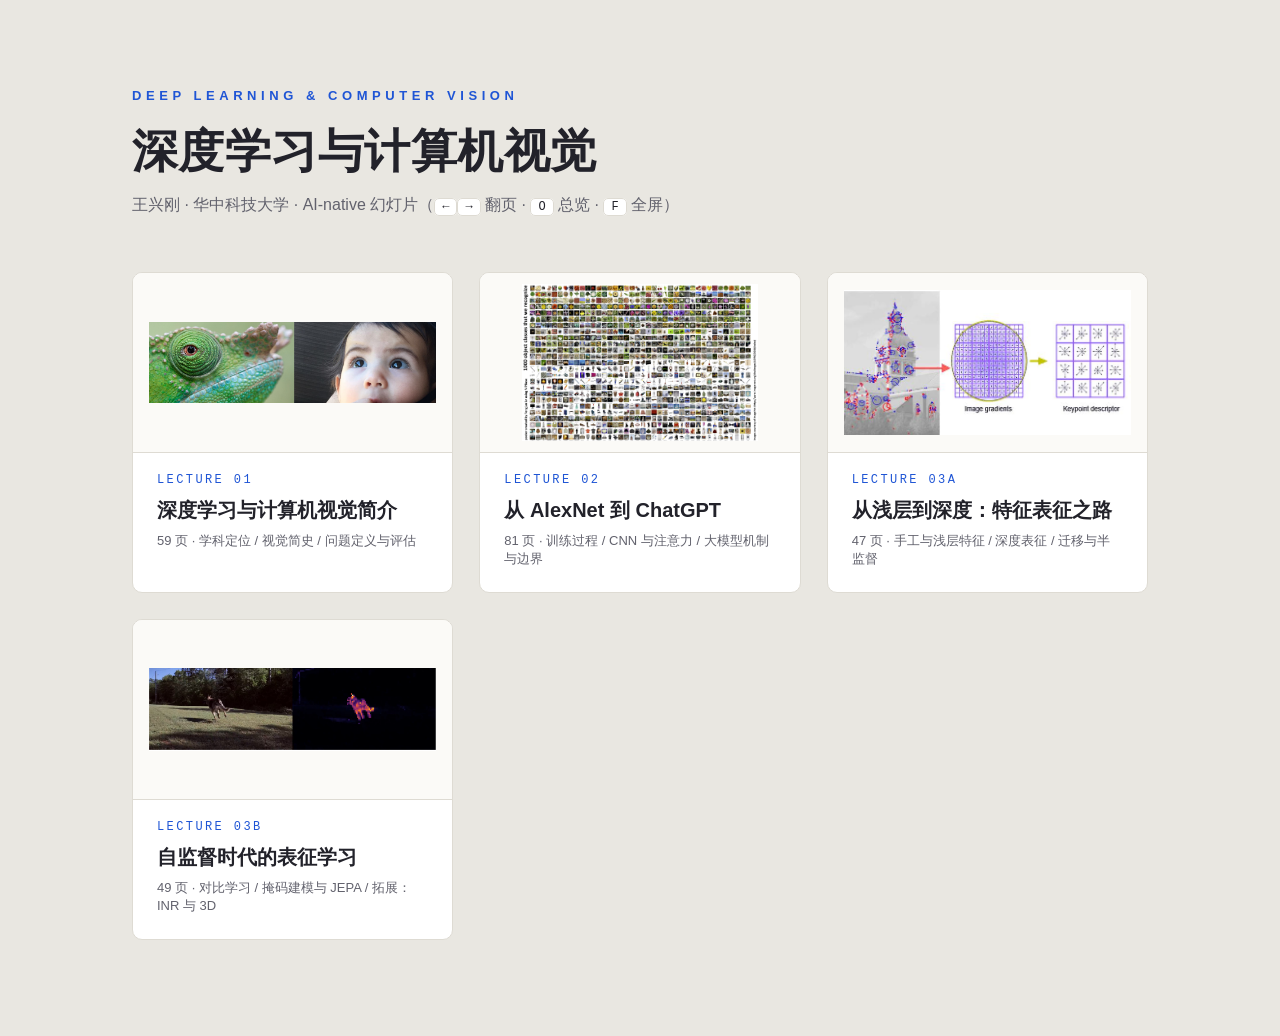
==== index.html @ e53db198 "三讲评审整改：L1 去重转折化(64→59)；L2 机制讲透+练习页(90→81)；L3 拆分为3A/3B并落实14条评审；修复research引用、清理未用素材" ====
<!DOCTYPE html>
<html lang="zh-CN">
<head>
<meta charset="utf-8">
<meta name="viewport" content="width=device-width, initial-scale=1">
<title>深度学习与计算机视觉 · 课程幻灯片</title>
<link rel="stylesheet" href="css/slides.css?v=20260827">
<style>
  body { overflow: auto; background: var(--paper-deep); }
  .home { max-width: 1080px; margin: 0 auto; padding: 88px 32px 96px; }
  .home-kicker { color: var(--accent); letter-spacing: .35em; font-size: 13px; font-weight: 600; margin-bottom: 18px; }
  .home h1 { font-size: 46px; font-weight: 800; color: var(--ink); margin: 0 0 12px; letter-spacing: .01em; }
  .home .sub { color: var(--muted); font-size: 16px; margin-bottom: 56px; }
  .home .sub kbd { font-family: var(--font-mono); font-size: 12px; background: var(--card);
    border: 1px solid var(--line); border-radius: 5px; padding: 1px 7px; color: var(--ink); }
  .cards { display: grid; grid-template-columns: repeat(auto-fit, minmax(290px, 1fr)); gap: 26px; }
  .card { display: block; text-decoration: none; color: var(--ink);
    background: var(--card); border: 1px solid var(--line); border-radius: var(--radius);
    overflow: hidden; transition: transform .18s ease, box-shadow .18s ease, border-color .18s ease; }
  .card:hover { transform: translateY(-4px); border-color: var(--accent);
    box-shadow: 0 10px 28px rgba(34, 34, 42, .10); }
  .card .thumb { height: 180px; display: flex; align-items: center; justify-content: center;
    background: var(--paper); border-bottom: 1px solid var(--line); }
  .card .thumb img { max-width: 90%; max-height: 158px; object-fit: contain; }
  .card .meta { padding: 20px 24px 24px; }
  .card .no { font-family: var(--font-mono); font-size: 12px; color: var(--accent); letter-spacing: .2em; }
  .card .name { font-size: 20px; font-weight: 700; margin: 10px 0 8px; }
  .card .cnt { font-size: 13px; color: var(--muted); }
</style>
</head>
<body>
<div class="home">
  <div class="home-kicker">DEEP LEARNING &amp; COMPUTER VISION</div>
  <h1>深度学习与计算机视觉</h1>
  <div class="sub">王兴刚 · 华中科技大学 · AI-native 幻灯片（<kbd>←</kbd><kbd>→</kbd> 翻页 · <kbd>O</kbd> 总览 · <kbd>F</kbd> 全屏）</div>
  <div class="cards">
    <a class="card" href="lecture1.html">
      <div class="thumb"><img src="assets/lecture1/s011_img24.png" alt=""></div>
      <div class="meta">
        <div class="no">LECTURE 01</div>
        <div class="name">深度学习与计算机视觉简介</div>
        <div class="cnt">59 页 · 学科定位 / 视觉简史 / 问题定义与评估</div>
      </div>
    </a>
    <a class="card" href="lecture2.html">
      <div class="thumb"><img src="assets/lecture2/s023_img27.png" alt=""></div>
      <div class="meta">
        <div class="no">LECTURE 02</div>
        <div class="name">从 AlexNet 到 ChatGPT</div>
        <div class="cnt">81 页 · 训练过程 / CNN 与注意力 / 大模型机制与边界</div>
      </div>
    </a>
    <a class="card" href="lecture3a.html">
      <div class="thumb"><img src="assets/lecture3/s002_img1.png" alt=""></div>
      <div class="meta">
        <div class="no">LECTURE 03A</div>
        <div class="name">从浅层到深度：特征表征之路</div>
        <div class="cnt">47 页 · 手工与浅层特征 / 深度表征 / 迁移与半监督</div>
      </div>
    </a>
    <a class="card" href="lecture3b.html">
      <div class="thumb"><img src="assets/lecture3/dino_attention_frame.png" alt=""></div>
      <div class="meta">
        <div class="no">LECTURE 03B</div>
        <div class="name">自监督时代的表征学习</div>
        <div class="cnt">49 页 · 对比学习 / 掩码建模与 JEPA / 拓展：INR 与 3D</div>
      </div>
    </a>
  </div>
</div>
</body>
</html>
---- css/slides.css ----
/* ==========================================================================
   slides.css — 浅色学术 Keynote 风幻灯片设计系统
   画布：1280 x 720，JS 等比缩放居中；页面结构见 demo.html
   每页：<section class="slide" data-layout="...">
   ========================================================================== */

:root {
  /* 色板：米白纸面 + 深墨色正文 + 学术蓝强调 + 暖橙点缀 */
  --paper:      #fbfaf7;
  --paper-deep: #e9e7e1;   /* 画布外过渡色 */
  --card:       #ffffff;
  --ink:        #22222a;
  --muted:      #62626d;
  --faint:      #858590;
  --line:       #dedbd3;
  --accent:     #1f55d5;
  --accent-soft:#edf2ff;   /* 强调色的浅底 */
  --accent-2:   #c2521e;   /* 暖橙点缀（克制使用） */

  --font-zh: "PingFang SC", "Hiragino Sans GB", "Microsoft YaHei",
             "Noto Sans CJK SC", "Source Han Sans SC", sans-serif;
  --font-en: -apple-system, "Helvetica Neue", "Segoe UI", Arial, sans-serif;
  --font-mono: "SF Mono", "Menlo", "Consolas", "Courier New", monospace;

  --pad-x: 64px;
  --pad-y: 56px;
  --radius: 10px;
}

* { margin: 0; padding: 0; box-sizing: border-box; }
html, body { height: 100%; }

body {
  background: var(--paper-deep);
  color: var(--ink);
  font-family: var(--font-zh);
  overflow: hidden;
  -webkit-font-smoothing: antialiased;
  text-rendering: optimizeLegibility;
}

/* --------------------------------------------------------------------------
   舞台与缩放（JS 计算 scale 写入 #stage 的 transform）
   -------------------------------------------------------------------------- */
#viewport {
  position: fixed; inset: 0;
  display: flex; align-items: center; justify-content: center;
}
#stage {
  width: 1280px; height: 720px;
  position: relative;
  flex: none;
  transform-origin: center center;
}

/* --------------------------------------------------------------------------
   幻灯片通用
   -------------------------------------------------------------------------- */
.slide {
  position: absolute; inset: 0;
  display: none;
  flex-direction: column;
  padding: var(--pad-y) var(--pad-x) calc(var(--pad-y) + 14px);
  background: var(--paper);
  overflow: hidden;
}
.slide::after {
  content: "";
  position: absolute; left: var(--pad-x); right: var(--pad-x); bottom: 0;
  height: 1px;
  background: linear-gradient(90deg, rgba(31,85,213,.30), rgba(31,85,213,0));
  pointer-events: none;
}
.slide.active { display: flex; }

/* 页眉：讲次小字（左） + 页码（右，手写或留空，总页码由 JS pager 提供） */
.slide-meta {
  display: flex; justify-content: space-between; align-items: baseline;
  font-size: 13px; letter-spacing: 0.08em;
  color: var(--faint);
  margin-bottom: 22px;
  text-transform: uppercase;
}
.slide-meta .meta-page { font-family: var(--font-en); }

/* 通用标题 */
.slide-title {
  font-size: 42px; font-weight: 720; line-height: 1.22;
  letter-spacing: 0;
  margin-bottom: 24px;
}
.slide-title .em { color: var(--accent); }

/* 通用元素 --------------------------------------------------------------- */

/* .kicker 标题上方小标签 */
.kicker {
  font-size: 14px; font-weight: 600;
  letter-spacing: 0.14em; text-transform: uppercase;
  color: var(--accent);
  margin-bottom: 12px;
}

/* .lead 导语段 */
.lead {
  font-size: 20px; line-height: 1.62;
  color: var(--muted);
  max-width: 56em;
  margin-bottom: 22px;
}

/* .tag 小胶囊标签 */
.tag {
  display: inline-block;
  font-size: 13px; font-weight: 600; line-height: 1;
  padding: 6px 12px;
  border-radius: 5px;
  background: var(--accent-soft);
  color: var(--accent);
  border: 1px solid rgba(36, 86, 214, 0.22);
}
.tag.warm { background: #fbece4; color: var(--accent-2); border-color: rgba(194, 82, 30, 0.25); }
.tag.neutral { background: #f1efe9; color: var(--muted); border-color: var(--line); }
.tag + .tag { margin-left: 8px; }

/* ul.bullets 自定义 marker：强调色小方块，二级为空心圆点 */
ul.bullets {
  list-style: none;
  font-size: 21px; line-height: 1.6;
}
ul.bullets > li {
  position: relative;
  padding-left: 30px;
  margin-bottom: 14px;
}
ul.bullets > li::before {
  content: "";
  position: absolute; left: 2px; top: 0.62em;
  width: 9px; height: 9px;
  background: var(--accent);
  border-radius: 2px;
}
ul.bullets ul {
  list-style: none;
  margin-top: 10px;
  font-size: 0.88em;
  color: var(--muted);
}
ul.bullets ul > li {
  position: relative;
  padding-left: 26px;
  margin-bottom: 8px;
}
ul.bullets ul > li::before {
  content: "";
  position: absolute; left: 4px; top: 0.58em;
  width: 7px; height: 7px;
  border: 2px solid var(--accent);
  border-radius: 50%;
  background: transparent;
}
ul.bullets strong, .slide strong { color: var(--accent); font-weight: 700; }
ul.bullets .hl2 { color: var(--accent-2); font-weight: 700; }

/* .dense 内容多时的微调 */
.dense .slide-title { font-size: 34px; margin-bottom: 20px; }
.dense ul.bullets { font-size: 18px; line-height: 1.5; }
.dense ul.bullets > li { margin-bottom: 9px; }
.dense .lead { font-size: 18px; margin-bottom: 18px; }

/* 图片：白底图自然融入纸面，轻微圆角 + 细边框 + 浅阴影 */
.slide img {
  display: block;
  max-width: 100%; max-height: 100%;
  border-radius: var(--radius);
  border: 1px solid var(--line);
  box-shadow: 0 3px 14px rgba(34, 34, 42, 0.055);
  background: #fff;
}
figure { display: flex; flex-direction: column; align-items: center; min-width: 0; }
figcaption, .caption {
  margin-top: 10px;
  font-size: 14px; color: var(--faint);
  text-align: center;
}

/* --------------------------------------------------------------------------
   1. cover — 封面
   -------------------------------------------------------------------------- */
.slide[data-layout="cover"] {
  align-items: center; justify-content: center;
  text-align: center;
  background:
    radial-gradient(680px 360px at 50% 42%, rgba(31, 85, 213, .055), transparent 72%),
    var(--paper);
}
.slide[data-layout="cover"] .kicker { font-size: 16px; }
.slide[data-layout="cover"] .cover-title {
  font-size: 60px; font-weight: 800; line-height: 1.22;
  max-width: 20em;
  margin-bottom: 24px;
}
.slide[data-layout="cover"] .cover-sub {
  font-size: 20px; line-height: 1.7; color: var(--muted);
  margin-bottom: 34px;
}
.slide[data-layout="cover"] .cover-lecture {
  display: inline-flex; gap: 10px; align-items: center;
}

/* 封面顶部与底部的细强调线 */
.slide[data-layout="cover"]::before,
.slide[data-layout="cover"]::after {
  content: "";
  position: absolute; left: 50%; transform: translateX(-50%);
  width: 72px; height: 4px; border-radius: 2px;
  background: var(--accent);
}
.slide[data-layout="cover"]::before { top: 88px; }
.slide[data-layout="cover"]::after { bottom: 88px; background: var(--line); }

/* --------------------------------------------------------------------------
   2. section — 章节页
   -------------------------------------------------------------------------- */
.slide[data-layout="section"] {
  align-items: center; justify-content: center;
  text-align: center;
  background:
    radial-gradient(520px 300px at 50% 46%, rgba(31, 85, 213, .05), transparent 72%),
    var(--paper);
}
.slide[data-layout="section"] .section-num {
  font-family: var(--font-en);
  font-size: 130px; font-weight: 800; line-height: 1;
  color: var(--accent);
  opacity: 0.16;
  margin-bottom: 6px;
}
.slide[data-layout="section"] .section-title {
  font-size: 56px; font-weight: 800; line-height: 1.25;
}
.slide[data-layout="section"] .section-sub {
  margin-top: 18px;
  font-size: 19px; color: var(--muted);
}

/* --------------------------------------------------------------------------
   3. bullets — 标题 + 单栏层级列表
   -------------------------------------------------------------------------- */
.slide[data-layout="bullets"] .slide-body { flex: 1; min-height: 0; }

/* --------------------------------------------------------------------------
   4. two-col — 标题 + 左右双栏
   -------------------------------------------------------------------------- */
.slide[data-layout="two-col"] .cols {
  flex: 1; min-height: 0;
  display: grid; grid-template-columns: 1fr 1fr; gap: 48px;
}
.slide[data-layout="two-col"] .col { min-width: 0; }
.slide[data-layout="two-col"] .col-title {
  font-size: 24px; font-weight: 700;
  margin-bottom: 16px;
  padding-bottom: 10px;
  border-bottom: 2px solid var(--accent);
}
.slide[data-layout="two-col"] .col:nth-child(2) .col-title { border-color: var(--accent-2); }
.slide[data-layout="two-col"] ul.bullets { font-size: 19px; }

/* --------------------------------------------------------------------------
   5. split — 标题 + 左文右图（.flip 反转）
   -------------------------------------------------------------------------- */
.slide[data-layout="split"] .split-body {
  flex: 1; min-height: 0;
  display: grid; grid-template-columns: 1fr 1fr; gap: 48px;
  align-items: center;
}
.slide[data-layout="split"] .split-text { min-width: 0; }
.slide[data-layout="split"] .split-media {
  display: flex; flex-direction: column; align-items: center; justify-content: center;
  min-width: 0; max-height: 100%;
}
.slide[data-layout="split"].flip .split-text { order: 2; }
.slide[data-layout="split"].flip .split-media { order: 1; }

/* --------------------------------------------------------------------------
   6. image-full — 整页大图
   -------------------------------------------------------------------------- */
.slide[data-layout="image-full"] { padding-bottom: var(--pad-y); }
.slide[data-layout="image-full"] .slide-title { margin-bottom: 14px; }
.slide[data-layout="image-full"] .full-media {
  flex: 1; min-height: 0;
  display: flex; align-items: center; justify-content: center;
}
.slide[data-layout="image-full"] .full-media img {
  max-width: 100%; max-height: 100%;
  object-fit: contain;
}
.slide[data-layout="image-full"] .caption { margin-top: 12px; }

/* History timeline — native, crisp replacement for the old raster screenshot */
.timeline-slide .slide-title { margin-bottom: 8px; }
.history-timeline {
  position: relative;
  flex: 1;
  min-height: 0;
  margin: 2px 24px 0;
}
.history-timeline .timeline-axis {
  position: absolute;
  left: 2%;
  right: 2%;
  top: 48%;
  height: 4px;
  border-radius: 999px;
  background: linear-gradient(90deg, #9db8ef 0%, #2456d6 64%, #c2521e 100%);
}
.history-timeline .timeline-axis::after {
  content: "";
  position: absolute;
  right: -3px;
  top: -6px;
  border-left: 13px solid #c2521e;
  border-top: 8px solid transparent;
  border-bottom: 8px solid transparent;
}
.history-event {
  position: absolute;
  left: var(--x);
  top: 0;
  width: 154px;
  height: 100%;
  transform: translateX(-50%);
}
.history-event .event-node {
  position: absolute;
  top: calc(48% - 8px);
  left: 50%;
  width: 20px;
  height: 20px;
  transform: translateX(-50%);
  border: 4px solid #2456d6;
  border-radius: 50%;
  background: #fbfaf7;
  box-shadow: 0 0 0 5px rgba(36,86,214,.12);
}
.history-event.highlight .event-node {
  border-color: #c2521e;
  box-shadow: 0 0 0 5px rgba(194,82,30,.13);
}
.history-event .event-card {
  position: absolute;
  left: 50%;
  width: 154px;
  transform: translateX(-50%);
  text-align: center;
}
.history-event.above .event-card { bottom: 57%; }
.history-event.below .event-card { top: 57%; }
.history-event .event-card::after {
  content: "";
  position: absolute;
  left: 50%;
  width: 1px;
  height: 24px;
  background: #b8bdc9;
}
.history-event.above .event-card::after { top: calc(100% + 7px); }
.history-event.below .event-card::after { bottom: calc(100% + 7px); }
.history-event .event-year {
  display: inline-block;
  margin-bottom: 5px;
  padding: 3px 10px;
  border-radius: 999px;
  color: #2456d6;
  background: #eaf0fd;
  font-size: 17px;
  line-height: 1.2;
  font-weight: 800;
  letter-spacing: .02em;
}
.history-event.highlight .event-year {
  color: #a84418;
  background: #fbece4;
}
.history-event .event-title {
  color: #22222a;
  font-size: 19px;
  line-height: 1.25;
  font-weight: 750;
}
.history-event .event-note {
  margin-top: 5px;
  color: #686875;
  font-size: 13.5px;
  line-height: 1.42;
}

/* CCNet method page */
.ccnet-method { grid-template-columns: .96fr 1.04fr !important; gap: 34px !important; }
.ccnet-method .lead { margin-bottom: 10px; line-height: 1.5; }
.ccnet-equation {
  margin: 8px 0;
  padding: 8px 12px 7px;
  border-left: 3px solid rgba(36,86,214,.7);
  background: rgba(36,86,214,.045);
}
.ccnet-equation .eq-main {
  color: #22222a;
  font-family: Georgia, "Times New Roman", serif;
  font-size: 20px;
  line-height: 1.2;
}
.ccnet-equation .eq-note {
  margin-top: 3px;
  color: #73737f;
  font-size: 13px;
  line-height: 1.35;
}
.ccnet-method ul.bullets.compact { margin-top: 9px; font-size: 16px; line-height: 1.42; }
.ccnet-method ul.bullets.compact > li { margin-bottom: 6px; }
.ccnet-module-media img { width: 100%; max-height: 360px; object-fit: contain; }

/* --------------------------------------------------------------------------
   7. gallery — 标题 + 2~6 图 grid
   -------------------------------------------------------------------------- */
.slide[data-layout="gallery"] .gallery-grid {
  flex: 1; min-height: 0;
  display: grid; gap: 24px;
  align-items: stretch;
}
/* 默认 2 列；用 data-cols="3" 切 3 列（4~6 图时） */
.slide[data-layout="gallery"] .gallery-grid { grid-template-columns: repeat(2, 1fr); }
.slide[data-layout="gallery"] .gallery-grid[data-cols="3"] { grid-template-columns: repeat(3, 1fr); }
.slide[data-layout="gallery"] figure {
  justify-content: center;
  min-height: 0;
}
.slide[data-layout="gallery"] figure img {
  flex: 1; min-height: 0;
  object-fit: contain;
}

/* Application gallery: recompose wide source figures to use the slide area */
.application-gallery { gap: 18px !important; }
.application-gallery .visual-case { justify-content: flex-start !important; }
.application-gallery .case-visual {
  flex: 1;
  min-height: 0;
  width: 100%;
  overflow: hidden;
  border-radius: 8px;
  background: #f5f4f1;
}
.application-gallery .caption-mosaic {
  display: grid;
  grid-template-columns: repeat(2, 1fr);
  grid-template-rows: repeat(2, 1fr);
  gap: 6px;
}
.application-gallery .caption-mosaic > div {
  min-width: 0;
  min-height: 0;
  background-image: url("../assets/lecture2/s052_img68.png");
  background-repeat: no-repeat;
  background-size: 400% auto;
  background-color: #fff;
}
.application-gallery .caption-mosaic > div:nth-child(1) { background-position: 0% center; }
.application-gallery .caption-mosaic > div:nth-child(2) { background-position: 33.333% center; }
.application-gallery .caption-mosaic > div:nth-child(3) { background-position: 66.667% center; }
.application-gallery .caption-mosaic > div:nth-child(4) { background-position: 100% center; }
.application-gallery .crnn-case img { width: 100%; height: 100%; object-fit: contain; }
.application-gallery .cyclegan-mosaic {
  display: grid;
  grid-template-columns: 1fr;
  grid-template-rows: repeat(4, 1fr);
  gap: 6px;
}
.application-gallery .cycle-task,
.application-gallery .cycle-style {
  min-width: 0;
  min-height: 0;
  background-image: url("../assets/lecture2/s054_img72.png");
  background-repeat: no-repeat;
  background-color: #fff;
}
.application-gallery .cycle-task { background-size: 300% auto; }
.application-gallery .task-1 { background-position: 0% 0%; }
.application-gallery .task-2 { background-position: 50% 0%; }
.application-gallery .task-3 { background-position: 100% 0%; }
.application-gallery .cycle-style {
  background-size: 100% auto;
  background-position: center bottom;
}

/* Beyond vision: four concrete systems, each with a compact explanatory diagram */
.impact-slide .slide-title { margin-bottom: 18px; }
.impact-grid {
  flex: 1;
  min-height: 0;
  display: grid;
  grid-template-columns: repeat(2, minmax(0, 1fr));
  grid-template-rows: repeat(2, minmax(0, 1fr));
  gap: 15px 18px;
}
.impact-card {
  min-height: 0;
  display: grid;
  grid-template-columns: minmax(0, 1fr) 230px;
  grid-template-rows: auto 1fr;
  column-gap: 16px;
  align-items: center;
  padding: 14px 16px;
  border: 1px solid var(--line);
  border-radius: 10px;
  background: rgba(255,255,255,.54);
}
.impact-copy { align-self: end; }
.impact-tag {
  display: inline-block;
  margin-bottom: 6px;
  color: var(--accent);
  font-size: 12px;
  font-weight: 760;
  letter-spacing: .08em;
}
.impact-card h3 {
  margin: 0;
  color: var(--ink);
  font-size: 19px;
  line-height: 1.32;
}
.impact-card p {
  align-self: start;
  margin: 8px 0 0;
  color: var(--muted);
  font-size: 14px;
  line-height: 1.48;
}
.impact-card p strong { color: var(--accent-2); }
.impact-visual {
  grid-column: 2;
  grid-row: 1 / span 2;
  width: 100%;
  height: 100px;
  align-self: center;
}
.impact-note {
  margin-top: 12px;
  padding-top: 10px;
  border-top: 2px solid rgba(36,86,214,.28);
  color: var(--ink);
  font-size: 16px;
  line-height: 1.45;
}
.impact-slide .src-note { right: 150px; bottom: 14px; max-width: 72%; font-size: 10.5px; }

/* Domestic open-model timeline: denser than a normal table, but still readable at 1280×720 */
.model-evolution-slide .slide-title { margin-bottom: 14px; }
.model-evolution-slide table { font-size: 15px; line-height: 1.28; }
.model-evolution-slide table th { padding: 9px 14px; font-size: 15px; }
.model-evolution-slide table td { padding: 7px 14px; }
.model-evolution-slide table th:nth-child(1) { width: 260px; }
.model-evolution-slide table th:nth-child(2) { width: 122px; }
.model-evolution-slide table td:first-child { color: var(--accent); }
.model-evolution-slide tr.year-break td { border-top: 2px solid rgba(36,86,214,.28); }
.model-evolution-slide tr.recent td { background: rgba(36,86,214,.035); }
.model-evolution-note {
  margin-top: 10px;
  padding-top: 9px;
  border-top: 2px solid rgba(36,86,214,.28);
  color: var(--ink);
  font-size: 15px;
  line-height: 1.42;
}
.model-evolution-note strong { color: var(--accent); }
.model-evolution-slide .src-note { right: 150px; bottom: 13px; max-width: 75%; font-size: 10px; }

/* Coding agents: explain the execution loop before comparing products */
.agent-architecture-slide .slide-title { margin-bottom: 16px; }
.agent-architecture-slide .split-body { grid-template-columns: 1.02fr .98fr; gap: 36px; }
.agent-architecture {
  min-width: 0;
  display: flex;
  flex-direction: column;
  justify-content: center;
  gap: 12px;
  padding: 10px 0;
}
.agent-input,
.agent-output {
  padding: 12px 16px;
  border-left: 4px solid var(--accent);
  background: rgba(36,86,214,.05);
  color: var(--ink);
  font-size: 15px;
  line-height: 1.4;
}
.agent-input span,
.agent-output span {
  display: inline-block;
  min-width: 52px;
  margin-right: 8px;
  color: var(--accent);
  font-size: 12px;
  font-weight: 780;
  letter-spacing: .08em;
  text-transform: uppercase;
}
.agent-core {
  position: relative;
  padding: 18px 20px;
  border: 2px solid var(--accent);
  background: #fff;
  box-shadow: 0 8px 22px rgba(24,42,83,.08);
}
.agent-core small { display: block; color: var(--accent); font-size: 12px; font-weight: 760; letter-spacing: .07em; }
.agent-core strong { display: block; margin-top: 5px; color: var(--ink); font-size: 18px; line-height: 1.35; }
.agent-core code { display: block; margin-top: 9px; color: var(--muted); font-family: Georgia, "Times New Roman", serif; font-size: 15px; }
.agent-tools { display: grid; grid-template-columns: repeat(3, 1fr); gap: 9px; }
.agent-tools div { padding: 10px 8px; border-top: 3px solid #63738e; background: rgba(99,115,142,.055); text-align: center; }
.agent-tools div:nth-child(2) { border-top-color: var(--accent); }
.agent-tools div:nth-child(3) { border-top-color: var(--accent-2); }
.agent-tools strong { display: block; color: var(--ink); font-size: 15px; }
.agent-tools span { display: block; margin-top: 3px; color: var(--muted); font-size: 11.5px; line-height: 1.3; }
.agent-explain .lead { margin-top: 0; font-size: 17px; line-height: 1.5; }
.agent-steps { margin: 15px 0 0; padding: 0; list-style: none; counter-reset: agent-step; }
.agent-steps li { counter-increment: agent-step; position: relative; margin: 0 0 11px; padding: 0 0 11px 34px; border-bottom: 1px solid var(--line); color: var(--muted); font-size: 14.5px; line-height: 1.48; }
.agent-steps li::before { content: counter(agent-step); position: absolute; left: 0; top: 0; width: 23px; height: 23px; border-radius: 50%; background: var(--accent); color: #fff; font-size: 12px; font-weight: 750; line-height: 23px; text-align: center; }
.agent-steps strong { color: var(--ink); }
.agent-history { margin-top: 8px; color: var(--muted); font-size: 13.5px; line-height: 1.46; }
.agent-history strong { color: var(--accent-2); }
.agent-architecture-slide .src-note { right: 150px; bottom: 13px; max-width: 76%; font-size: 9.8px; }

.coding-agent-compare-slide .slide-title { margin-bottom: 16px; }
.coding-agent-compare-slide table { font-size: 14.5px; line-height: 1.35; }
.coding-agent-compare-slide table th { padding: 9px 13px; font-size: 14px; }
.coding-agent-compare-slide table td { padding: 12px 13px; vertical-align: top; }
.coding-agent-compare-slide table th:nth-child(1) { width: 170px; }
.coding-agent-compare-slide table th:nth-child(2) { width: 245px; }
.coding-agent-compare-slide table th:nth-child(3) { width: 320px; }
.coding-agent-compare-slide table td:first-child strong { display: block; color: var(--accent); font-size: 18px; }
.coding-agent-compare-slide code { font-size: 13px; color: var(--ink); }
.agent-maker { display: block; margin-top: 3px; color: var(--muted); font-size: 11px; font-weight: 650; letter-spacing: .05em; }
.agent-stack-strip { display: grid; grid-template-columns: repeat(4, 1fr); gap: 18px; margin-top: 17px; }
.agent-stack-strip > div { padding-top: 8px; border-top: 3px solid #63738e; }
.agent-stack-strip > div:nth-child(2) { border-top-color: var(--accent); }
.agent-stack-strip > div:nth-child(3) { border-top-color: var(--accent-2); }
.agent-stack-strip > div:nth-child(4) { border-top-color: #8e68b1; }
.agent-stack-strip span { display: block; color: var(--accent); font-size: 10.5px; font-weight: 780; letter-spacing: .07em; text-transform: uppercase; }
.agent-stack-strip strong { display: block; margin-top: 3px; color: var(--ink); font-size: 14px; }
.agent-stack-strip small { display: block; margin-top: 2px; color: var(--muted); font-size: 11.5px; line-height: 1.32; }
.agent-comparison-note { margin-top: 13px; padding-top: 10px; border-top: 2px solid rgba(36,86,214,.28); color: var(--ink); font-size: 15px; line-height: 1.42; }
.agent-comparison-note strong { color: var(--accent); }
.coding-agent-compare-slide .src-note { right: 150px; bottom: 13px; max-width: 78%; font-size: 9.6px; }

.agent-practice-slide .slide-title { margin-bottom: 17px; }
.agent-practice-grid { flex: 1; min-height: 0; display: grid; grid-template-columns: 1.02fr .98fr; gap: 38px; }
.agent-prompt-example { display: flex; flex-direction: column; gap: 13px; }
.bad-prompt { padding: 11px 15px; border-left: 4px solid #b5bdca; background: rgba(99,115,142,.06); color: var(--muted); font-size: 16px; }
.bad-prompt span,
.good-prompt > span { display: block; margin-bottom: 4px; color: #63738e; font-size: 11px; font-weight: 780; letter-spacing: .08em; }
.good-prompt { padding: 15px 18px; border-left: 4px solid var(--accent); background: rgba(36,86,214,.045); }
.good-prompt > span { color: var(--accent); }
.good-prompt p { margin: 0 0 7px; color: var(--muted); font-size: 14.5px; line-height: 1.43; }
.good-prompt p:last-child { margin-bottom: 0; }
.good-prompt strong { color: var(--ink); }
.good-prompt code { color: var(--accent-2); font-size: 13px; }
.agent-delivery-example { padding: 11px 15px; border-top: 3px solid var(--accent); background: #fff; box-shadow: 0 6px 18px rgba(24,42,83,.065); }
.agent-delivery-example > span { display: block; margin-bottom: 6px; color: var(--accent); font-size: 11px; font-weight: 780; letter-spacing: .07em; }
.agent-delivery-example > div { display: grid; grid-template-columns: 44px 1fr; gap: 8px; margin-top: 4px; color: var(--muted); font-size: 12.5px; line-height: 1.35; }
.agent-delivery-example strong { color: var(--ink); }
.agent-delivery-example code { color: var(--accent-2); font-size: 12px; }
.agent-review-side h3 { margin: 0 0 11px; color: var(--ink); font-size: 21px; }
.agent-review-list { margin: 0; padding: 0; list-style: none; }
.agent-review-list li { display: grid; grid-template-columns: 28px 1fr; gap: 10px; margin-bottom: 10px; padding-bottom: 9px; border-bottom: 1px solid var(--line); }
.agent-review-list li > span { width: 25px; height: 25px; border-radius: 50%; background: var(--accent); color: #fff; font-size: 12px; font-weight: 760; line-height: 25px; text-align: center; }
.agent-review-list strong { display: block; color: var(--ink); font-size: 15px; }
.agent-review-list small { display: block; margin-top: 2px; color: var(--muted); font-size: 12.5px; line-height: 1.36; }
.agent-rule { margin-top: 9px; padding: 11px 13px; border-top: 3px solid var(--accent-2); background: rgba(235,139,54,.055); color: var(--ink); font-size: 13.5px; line-height: 1.48; }
.agent-practice-slide .src-note { right: 150px; bottom: 13px; max-width: 78%; font-size: 9.6px; }

/* Added research maps for diffusion, VLA and world-action models */
.research-evolution-slide .slide-title,
.vla-landscape-slide .slide-title,
.wam-landscape-slide .slide-title { margin-bottom: 12px; }
.research-evolution-slide table,
.vla-landscape-slide table,
.wam-landscape-slide table { font-size: 14.2px; line-height: 1.28; }
.research-evolution-slide table th,
.vla-landscape-slide table th,
.wam-landscape-slide table th { padding: 8px 12px; font-size: 14px; }
.research-evolution-slide table td,
.vla-landscape-slide table td,
.wam-landscape-slide table td { padding: 7px 12px; }
.research-evolution-slide table th:nth-child(1) { width: 190px; }
.research-evolution-slide table th:nth-child(2) { width: 92px; }
.research-evolution-slide table th:nth-child(3) { width: 350px; }
.research-evolution-slide table td:first-child,
.vla-landscape-slide table td:first-child,
.wam-landscape-slide table td:first-child { color: var(--accent); }
.research-evolution-slide .src-note,
.vla-landscape-slide .src-note,
.wam-landscape-slide .src-note { right: 150px; bottom: 13px; max-width: 78%; font-size: 9.7px; }

.diffusion-control-slide .split-body { grid-template-columns: 1.03fr .97fr; gap: 32px; }
.diffusion-control-slide ul.bullets.compact { font-size: 16px; line-height: 1.48; }
.diffusion-control-slide ul.bullets.compact > li { margin-bottom: 8px; }
.diffusion-control-media img { width: 100%; max-height: 300px; object-fit: contain; }
.diffusion-control-media .caption { font-size: 13px; line-height: 1.45; }
.diffusion-control-slide .src-note { right: 150px; bottom: 13px; max-width: 78%; font-size: 9.8px; }

.vla-landscape-slide table th:nth-child(1) { width: 205px; }
.vla-landscape-slide table th:nth-child(2) { width: 86px; }
.vla-landscape-slide table th:nth-child(3) { width: 340px; }

.vla-action-slide .slide-title { margin-bottom: 18px; }
.action-head-grid {
  flex: 1;
  min-height: 0;
  display: grid;
  grid-template-columns: repeat(3, minmax(0, 1fr));
  gap: 28px;
  align-items: stretch;
}
.action-head-item {
  min-width: 0;
  display: flex;
  flex-direction: column;
  border-top: 4px solid var(--accent);
  padding: 14px 6px 0 0;
}
.action-head-item:nth-child(2) { border-top-color: #63738e; }
.action-head-item:nth-child(3) { border-top-color: var(--accent-2); }
.action-head-item .ah-label { font-size: 21px; font-weight: 760; color: var(--ink); }
.action-head-item .ah-models { margin-top: 4px; color: var(--accent); font-size: 13px; font-weight: 680; }
.action-head-item .ah-equation {
  margin: 14px 0 10px;
  min-height: 52px;
  display: flex;
  align-items: center;
  justify-content: center;
  padding: 8px 10px;
  background: rgba(36,86,214,.045);
  color: var(--ink);
  font-family: Georgia, "Times New Roman", serif;
  font-size: 18px;
}
.action-head-item p { margin: 0 0 8px; color: var(--muted); font-size: 15px; line-height: 1.5; }
.action-head-item ul { margin: 0; padding-left: 1.15em; color: var(--ink); font-size: 14.5px; line-height: 1.48; }
.action-head-item li { margin-bottom: 4px; }
.action-head-item .ah-use {
  margin-top: auto;
  padding-top: 12px;
  border-top: 1px solid var(--line);
  color: var(--muted);
  font-size: 14px;
  line-height: 1.45;
}
.action-head-item .ah-use strong { color: var(--ink); }
.vla-action-slide .keypoint { margin-top: 12px; font-size: 15px; padding-top: 9px; }
.vla-action-slide .src-note { right: 150px; bottom: 13px; max-width: 78%; font-size: 9.8px; }

.wam-concept-slide .split-body { grid-template-columns: .82fr 1.18fr; gap: 34px; }
.wam-compare { display: flex; flex-direction: column; gap: 10px; }
.wam-compare > div {
  display: grid;
  grid-template-columns: 95px 1fr;
  gap: 5px 10px;
  padding: 10px 0;
  border-top: 2px solid var(--line);
}
.wam-compare > div.current { border-top-color: var(--accent); }
.wam-compare strong { grid-row: 1 / span 2; font-size: 20px; color: var(--ink); }
.wam-compare .current strong { color: var(--accent); }
.wam-compare span { color: var(--muted); font-size: 14px; line-height: 1.35; }
.wam-compare code { color: var(--ink); font-family: Georgia, "Times New Roman", serif; font-size: 15px; }
.wam-lead { margin-top: 15px; font-size: 16px !important; line-height: 1.5 !important; }
.wam-media img { width: 100%; max-height: 310px; object-fit: contain; }
.wam-media .caption { font-size: 13px; line-height: 1.42; }
.wam-concept-slide .keypoint { margin-top: 11px; font-size: 15px; padding-top: 9px; }
.wam-concept-slide .src-note { right: 150px; bottom: 13px; max-width: 78%; font-size: 9.8px; }

.wam-types {
  display: grid;
  grid-template-columns: 1fr 1fr;
  gap: 28px;
  margin-bottom: 12px;
  color: var(--muted);
  font-size: 14.5px;
  line-height: 1.42;
}
.wam-types > div { padding-top: 8px; border-top: 3px solid var(--accent); }
.wam-types > div:last-child { border-top-color: var(--accent-2); }
.wam-types strong { color: var(--ink); font-size: 17px; }
.wam-landscape-slide table th:nth-child(1) { width: 175px; }
.wam-landscape-slide table th:nth-child(2) { width: 82px; }
.wam-landscape-slide table th:nth-child(3) { width: 116px; }

/* Lecture 1: Neocognitron / AlexNet comparison */
.architecture-echo-slide .slide-title { margin-bottom: 16px; }
.architecture-echo-slide .cols { gap: 42px !important; }
.architecture-echo-slide .col {
  display: flex;
  min-height: 0;
  flex-direction: column;
}
.architecture-echo-slide .col-title {
  margin-bottom: 10px !important;
  padding-bottom: 7px !important;
  font-size: 21px !important;
}
.architecture-echo-slide .col-title span {
  display: inline-block;
  margin-right: 9px;
  color: var(--accent);
  font-size: 13px;
  font-weight: 780;
  letter-spacing: .08em;
}
.architecture-echo-slide .col:nth-child(2) .col-title span { color: var(--accent-2); }
.architecture-figure { flex: 1; align-items: stretch; }
.architecture-image-frame {
  height: 225px;
  display: flex;
  align-items: center;
  justify-content: center;
  padding: 8px 10px;
  background: rgba(36,86,214,.025);
  border: 1px solid var(--line);
  border-radius: var(--radius);
}
.architecture-image-frame img {
  width: 100%;
  height: 100%;
  object-fit: contain;
  border: 0;
  border-radius: 0;
  box-shadow: none;
}
.architecture-figure figcaption {
  min-height: 38px;
  margin-top: 7px;
  color: var(--ink);
  font-size: 13.5px;
  line-height: 1.35;
}
.architecture-condition {
  margin: 4px 0 0;
  padding-top: 8px;
  border-top: 1px solid var(--line);
  color: var(--muted);
  font-size: 13px;
  line-height: 1.4;
}
.architecture-condition strong { color: var(--ink); }
.architecture-echo-slide .keypoint {
  margin-top: 10px;
  padding-top: 9px;
  font-size: 15px;
}
.architecture-echo-slide .src-note { bottom: 13px; max-width: 74%; font-size: 9.7px; }

/* Lecture 1 course map: distinguish tasks from model families */
.task-model-map-slide .slide-title { margin-bottom: 7px; }
.task-model-lead {
  margin: 0 0 18px;
  color: var(--muted);
  font-size: 16px;
  line-height: 1.45;
}
.task-model-map-slide .cols { gap: 52px !important; }
.task-model-map-slide .col {
  display: flex;
  min-height: 0;
  flex-direction: column;
}
.task-model-map-slide .col-title {
  margin-bottom: 7px !important;
  padding-bottom: 8px !important;
  font-size: 21px !important;
}
.task-model-map-slide .col-title span {
  display: block;
  margin-bottom: 3px;
  color: var(--accent);
  font-size: 11px;
  font-weight: 780;
  letter-spacing: .07em;
}
.task-model-map-slide .col:nth-child(2) .col-title span { color: var(--accent-2); }
.task-model-list {
  flex: 1;
  margin: 0;
  padding: 0;
  list-style: none;
}
.task-model-list li {
  display: grid;
  grid-template-columns: 108px 1fr;
  gap: 12px;
  min-height: 61px;
  align-items: start;
  padding: 10px 0;
  border-bottom: 1px solid var(--line);
}
.task-model-list li:last-child { border-bottom: 0; }
.task-model-list strong {
  color: var(--accent);
  font-size: 16px;
  line-height: 1.35;
}
.model-list strong { color: var(--accent-2); }
.task-model-list span {
  color: var(--muted);
  font-size: 14px;
  line-height: 1.42;
}
.task-model-map-slide .keypoint {
  margin-top: 9px;
  padding-top: 9px;
  font-size: 15px;
}

/* Lecture 1: hand-crafted feature era */
.handcrafted-era-slide .slide-title { margin-bottom: 13px; }
.handcrafted-era-slide .cols {
  flex: 0 0 auto !important;
  min-height: 0 !important;
  gap: 48px !important;
}
.handcrafted-era-slide .col-title {
  margin-bottom: 8px !important;
  padding-bottom: 7px !important;
  font-size: 20px !important;
}
.handcrafted-era-slide ul.bullets {
  font-size: 15px;
  line-height: 1.43;
}
.handcrafted-era-slide ul.bullets > li { margin-bottom: 5px; }
.handcrafted-era-slide .tag { font-size: 11px; padding: 2px 8px; }
.handcraft-pipeline {
  margin-top: 14px;
  padding-top: 9px;
  border-top: 2px solid rgba(36,86,214,.24);
}
.pipeline-label {
  margin-bottom: 7px;
  color: var(--ink);
  font-size: 13px;
  font-weight: 720;
}
.pipeline-steps {
  display: grid;
  grid-template-columns: .65fr 1.25fr 1.1fr 1fr;
  gap: 22px;
}
.pipeline-steps > div {
  position: relative;
  min-width: 0;
  padding-right: 8px;
}
.pipeline-steps > div:not(:last-child)::after {
  content: "";
  position: absolute;
  right: -12px;
  top: 24px;
  width: 14px;
  border-top: 1.5px solid #9ba5b5;
}
.pipeline-steps > div:not(:last-child)::before {
  content: "";
  position: absolute;
  right: -12px;
  top: 20px;
  border-left: 5px solid #9ba5b5;
  border-top: 4px solid transparent;
  border-bottom: 4px solid transparent;
}
.pipeline-steps span {
  display: block;
  color: var(--accent);
  font-size: 10px;
  font-weight: 780;
  letter-spacing: .06em;
}
.pipeline-steps > div:nth-child(2) span,
.pipeline-steps > div:nth-child(3) span { color: var(--accent-2); }
.pipeline-steps strong {
  display: block;
  margin-top: 2px;
  color: var(--ink);
  font-size: 15px;
  line-height: 1.3;
}
.pipeline-steps small {
  display: block;
  margin-top: 2px;
  color: var(--muted);
  font-size: 11.5px;
  line-height: 1.32;
}
.handcrafted-era-slide .keypoint {
  margin-top: 11px;
  padding-top: 9px;
  font-size: 14px;
}

/* Lecture 3: opening questions and explicit callbacks */
.opening-hooks-slide .slide-title { margin-bottom: 14px; }
.hook-question-list {
  margin: 0;
  padding: 0;
  list-style: none;
}
.hook-question-list li {
  display: grid;
  grid-template-columns: 32px 1fr;
  gap: 13px;
  align-items: start;
  margin-bottom: 9px;
  padding-bottom: 8px;
  border-bottom: 1px solid var(--line);
  color: var(--muted);
  font-size: 16px;
  line-height: 1.42;
}
.hook-question-list li > span {
  width: 27px;
  height: 27px;
  border-radius: 50%;
  background: var(--accent);
  color: #fff;
  font-size: 13px;
  font-weight: 780;
  line-height: 27px;
  text-align: center;
}
.hook-question-list strong { color: var(--ink); }
.opening-hooks-slide .keypoint { margin-top: 9px; font-size: 14px; padding-top: 9px; }
.hook-return { color: var(--accent-2); }

.representation-source-slide .slide-title,
.hook-answer-slide .slide-title { margin-bottom: 12px; }
.representation-source-slide table { font-size: 14px; line-height: 1.3; }
.representation-source-slide table th { padding: 8px 12px; font-size: 14px; }
.representation-source-slide table td { padding: 8px 12px; }
.representation-source-slide table th:nth-child(1) { width: 160px; }
.representation-source-slide table th:nth-child(2) { width: 300px; }
.representation-source-slide table th:nth-child(3) { width: 330px; }
.representation-source-slide table td:first-child strong { color: var(--accent); }
.representation-source-slide .keypoint { margin-top: 9px; padding-top: 8px; font-size: 14px; }

.hook-answer-slide table { font-size: 14px; line-height: 1.32; }
.hook-answer-slide table th { padding: 8px 13px; font-size: 14px; }
.hook-answer-slide table td { padding: 8px 13px; vertical-align: top; }
.hook-answer-slide table th:first-child { width: 205px; }
.hook-answer-slide table td:first-child strong { color: var(--accent); }
.hook-answer-slide .keypoint { margin-top: 9px; padding-top: 8px; font-size: 14px; }

/* Lecture 3: replace sparse concept lists with teachable visual structures */
.robustness-slide .slide-title { margin-bottom: 16px; }
.robustness-slide .slide-body,
.representation-quality-slide .slide-body {
  display: flex;
  flex-direction: column;
  justify-content: center;
}
.robustness-grid {
  display: grid;
  grid-template-columns: 1fr 1fr;
  gap: 20px 34px;
}
.robustness-grid > div { padding: 11px 0 9px; border-top: 3px solid var(--accent); }
.robustness-grid > div:nth-child(even) { border-top-color: var(--accent-2); }
.robustness-grid span { display: block; color: var(--accent); font-size: 10.5px; font-weight: 780; letter-spacing: .07em; text-transform: uppercase; }
.robustness-grid > div:nth-child(even) span { color: var(--accent-2); }
.robustness-grid strong { display: block; margin-top: 3px; color: var(--ink); font-size: 19px; }
.robustness-grid p { margin: 4px 0 0; color: var(--muted); font-size: 14px; line-height: 1.42; }
.robustness-slide .keypoint { margin-top: 16px; padding-top: 10px; font-size: 15px; }

.representation-quality-slide .slide-title { margin-bottom: 14px; }
.representation-map {
  display: grid;
  grid-template-columns: 1fr 120px 1.15fr;
  gap: 18px;
  align-items: center;
  margin-bottom: 18px;
}
.representation-map > div { min-height: 78px; display: flex; flex-direction: column; justify-content: center; padding: 12px 16px; border-top: 3px solid #63738e; background: rgba(99,115,142,.045); }
.representation-map .rm-encoder { min-height: 70px; align-items: center; border: 2px solid var(--accent); background: #fff; text-align: center; }
.representation-map .rm-output { border-top-color: var(--accent-2); background: rgba(235,139,54,.045); }
.representation-map span { color: var(--accent); font-size: 11px; font-weight: 780; letter-spacing: .06em; }
.representation-map .rm-output span { color: var(--accent-2); }
.representation-map strong { margin-top: 4px; color: var(--ink); font-size: 15px; line-height: 1.35; }
.representation-map .rm-encoder strong { font-family: Georgia, "Times New Roman", serif; font-size: 24px; }
.quality-properties { display: grid; grid-template-columns: 1fr 1fr; gap: 14px 34px; }
.quality-properties > div { padding-top: 8px; border-top: 1px solid var(--line); }
.quality-properties strong { color: var(--accent); font-size: 16px; }
.quality-properties > div:nth-child(even) strong { color: var(--accent-2); }
.quality-properties p { margin: 3px 0 0; color: var(--muted); font-size: 13.5px; line-height: 1.4; }
.representation-quality-slide .keypoint { margin-top: 14px; padding-top: 9px; font-size: 15px; }

.inr-concept-slide .split-body { grid-template-columns: .85fr 1.15fr; gap: 38px; }
.inr-concept-slide .lead { margin: 0 0 9px; font-size: 16px; line-height: 1.45; }
.inr-equation { margin: 7px 0 12px; padding: 10px 14px; border-left: 4px solid var(--accent); background: rgba(36,86,214,.045); color: var(--ink); font-family: Georgia, "Times New Roman", serif; font-size: 24px; }
.inr-concept-slide ul.bullets.compact { font-size: 14px; line-height: 1.42; }
.inr-concept-slide ul.bullets.compact > li { margin-bottom: 7px; }
.inr-query-map { display: flex; flex-direction: column; gap: 13px; padding: 17px 19px; border-top: 4px solid var(--accent); background: rgba(36,86,214,.035); }
.inr-query-row { display: grid; grid-template-columns: 72px 1.1fr 18px 62px 18px 1fr; gap: 7px; align-items: center; padding-bottom: 12px; border-bottom: 1px solid var(--line); }
.inr-query-row span { color: var(--accent); font-size: 13px; font-weight: 750; }
.inr-query-row code { color: var(--ink); font-family: Georgia, "Times New Roman", serif; font-size: 14px; }
.inr-query-row b { color: #8b96a7; font-size: 15px; text-align: center; }
.inr-query-row strong { color: var(--accent-2); font-family: Georgia, "Times New Roman", serif; font-size: 18px; text-align: center; }
.inr-query-map p { margin: 2px 0 0; color: var(--muted); font-size: 13px; line-height: 1.4; }
.inr-concept-slide .keypoint { margin-top: 11px; padding-top: 9px; font-size: 15px; }

.inr-impact-slide .slide-title { margin-bottom: 14px; }
.inr-impact-slide table { font-size: 14px; line-height: 1.31; }
.inr-impact-slide table th { padding: 8px 12px; font-size: 14px; }
.inr-impact-slide table td { padding: 9px 12px; vertical-align: top; }
.inr-impact-slide table th:nth-child(1) { width: 190px; }
.inr-impact-slide table th:nth-child(2) { width: 185px; }
.inr-impact-slide table th:nth-child(3) { width: 430px; }
.inr-impact-slide table td:first-child strong { color: var(--accent); }
.inr-impact-slide .keypoint { margin-top: 11px; padding-top: 9px; font-size: 14px; }

.cooking-strip {
  flex: 1; min-width: 0;
  display: grid;
  grid-template-columns: repeat(5, minmax(0, 1fr));
  gap: 10px;
  align-items: center;
}
.cooking-strip img {
  width: 100%; height: 112px !important;
  object-fit: cover;
}

/* --------------------------------------------------------------------------
   8. statement — 超大字金句页
   -------------------------------------------------------------------------- */
.slide[data-layout="statement"] {
  align-items: center; justify-content: center;
  text-align: center;
  background:
    radial-gradient(640px 320px at 50% 48%, rgba(31, 85, 213, .045), transparent 74%),
    var(--paper);
}
.slide[data-layout="statement"] .statement-text {
  font-size: 52px; font-weight: 800; line-height: 1.4;
  max-width: 22em;
}
.slide[data-layout="statement"] .statement-text .em { color: var(--accent); }
.slide[data-layout="statement"] .statement-sub {
  margin-top: 26px;
  font-size: 19px; color: var(--muted);
}

/* --------------------------------------------------------------------------
   9. table — 简洁表格
   -------------------------------------------------------------------------- */
.slide[data-layout="table"] .table-wrap { flex: 1; min-height: 0; }
.slide table {
  width: 100%;
  border-collapse: collapse;
  font-size: 19px; line-height: 1.5;
  background: var(--card);
  border: 1px solid var(--line);
  border-radius: var(--radius);
  overflow: hidden;
}
.slide table th {
  background: var(--accent);
  color: #fff;
  font-weight: 700; text-align: left;
  padding: 13px 18px;
  font-size: 17px;
}
.slide table td {
  padding: 12px 18px;
  border-top: 1px solid var(--line);
  color: var(--ink);
}
.slide table tbody tr:nth-child(even) td { background: #f4f2ec; }
.slide table td.num, .slide table th.num { font-family: var(--font-en); text-align: right; }
.dense table { font-size: 16px; }
.dense table th, .dense table td { padding: 9px 14px; }

/* --------------------------------------------------------------------------
   10. code — 代码 / 公式块
   -------------------------------------------------------------------------- */
.slide[data-layout="code"] .code-body { flex: 1; min-height: 0; display: flex; flex-direction: column; gap: 20px; }
.code-block {
  position: relative;
  background: var(--card);
  border: 1px solid var(--line);
  border-radius: var(--radius);
  padding: 20px 24px 20px 28px;
  font-family: var(--font-mono);
  font-size: 17px; line-height: 1.65;
  white-space: pre; overflow: hidden;
  color: var(--ink);
}
/* 左边界强调色条 */
.code-block::before {
  content: "";
  position: absolute; left: 0; top: 0; bottom: 0;
  width: 4px;
  background: var(--accent);
  border-radius: 4px 0 0 4px;
}
.code-block .cm { color: var(--faint); }   /* 注释 */
.code-block .kw { color: var(--accent); font-weight: 600; }  /* 关键字 */
.code-block .st { color: var(--accent-2); }                  /* 字符串 */
.formula-block {
  font-family: var(--font-mono);
  text-align: center;
  font-size: 22px;
  padding: 28px 24px;
}

/* --------------------------------------------------------------------------
   11. 教学增强组件：重点提示框 / 页脚来源 / 参考文献 / 总结卡片
     - .keypoint        重点提示框（放 slide 正文末尾；.warm 变体用于"注意/易错"）
     - .src-note        页脚来源小字（绝对定位右下，标注图表/论文出处）
     - section.refs     参考文献页（配 ol.ref-list，悬挂缩进，多篇可分栏 .cols-2）
     - .card-grid       结构化总结卡片网格（data-cols="2|3"，内放 .mini-card）
   -------------------------------------------------------------------------- */
.keypoint {
  display: flex; gap: 14px; align-items: flex-start;
  background: transparent;
  border: 0;
  border-top: 2px solid rgba(31, 85, 213, .30);
  border-radius: 0;
  padding: 13px 2px 0;
  font-size: 18px; line-height: 1.6;
  color: var(--ink);
  margin-top: auto;              /* 默认沉到正文底部 */
}
.keypoint::before {
  content: "重点";
  flex: none;
  font-size: 12px; font-weight: 750; letter-spacing: .12em;
  color: var(--accent); background: transparent;
  padding: 4px 0; margin-top: 1px;
}
.keypoint.warm { background: transparent; border-color: rgba(194, 82, 30, .32); }
.keypoint.warm::before { content: "注意"; color: var(--accent-2); background: transparent; }
.keypoint strong { color: var(--accent); }
.keypoint.warm strong { color: var(--accent-2); }
.dense .keypoint { font-size: 16px; padding: 11px 16px; }

.src-note {
  position: absolute; right: var(--pad-x); bottom: 20px;
  max-width: 60%;
  font-size: 12px; line-height: 1.5;
  color: var(--faint);
  text-align: right;
  font-family: var(--font-en);
}

.slide[data-layout="bullets"] .ref-list,
.refs .ref-list {
  flex: 1; min-height: 0;
  margin: 0; padding-left: 2.2em;
  font-size: 15.5px; line-height: 1.75;
  color: var(--ink);
  column-gap: 48px;
}
.refs .ref-list.cols-2 { column-count: 2; }
.ref-list li { padding-left: .4em; margin-bottom: 2px; }
.ref-list li::marker { color: var(--accent); font-family: var(--font-en); font-weight: 600; }
.ref-list .ref-venue { color: var(--muted); font-style: normal; }
.ref-list .ref-title { font-weight: 600; }

.card-grid { flex: 1; min-height: 0; display: grid; gap: 20px; align-content: center; }
.card-grid[data-cols="2"] { grid-template-columns: 1fr 1fr; }
.card-grid[data-cols="3"] { grid-template-columns: 1fr 1fr 1fr; }
.mini-card {
  background: transparent;
  border: 0;
  border-top: 3px solid var(--accent);
  border-radius: 0;
  padding: 18px 14px 12px 0;
}
.mini-card .mc-title { font-size: 20px; font-weight: 720; margin-bottom: 8px; color: var(--ink); }
.mini-card .mc-no { font-family: var(--font-mono); font-size: 12px; color: var(--accent); letter-spacing: .15em; margin-bottom: 6px; }
.mini-card p, .mini-card li { font-size: 16px; line-height: 1.62; color: var(--muted); margin: 0; }
.mini-card ul { margin: 0; padding-left: 1.2em; }
.mini-card strong { color: var(--accent); }

/* --------------------------------------------------------------------------
   固定 UI：页码 + 进度条（总览/打印时隐藏）
   -------------------------------------------------------------------------- */
#pager {
  position: fixed; right: 22px; bottom: 16px; z-index: 20;
  font-family: var(--font-en);
  font-size: 13px; letter-spacing: 0.06em;
  color: var(--faint);
  background: transparent;
  padding: 4px 0;
  border: 0;
  user-select: none;
}
#progress-track {
  position: fixed; left: 0; right: 0; bottom: 0; z-index: 20;
  height: 3px;
  background: rgba(34, 34, 42, 0.08);
}
#progress {
  height: 100%; width: 0;
  background: var(--accent);
  transition: width 0.25s ease;
}

/* --------------------------------------------------------------------------
   总览模式（body.overview）：grid 缩略图，点击跳转
   -------------------------------------------------------------------------- */
body.overview { overflow: auto; }
body.overview #viewport {
  position: static;
  display: block;
  padding: 32px;
}
body.overview #stage {
  width: auto; height: auto;
  display: flex; flex-wrap: wrap;
  gap: 24px;
  justify-content: center;
  transform: none !important;
}
body.overview .slide {
  position: relative; inset: auto;
  display: flex;                 /* 总览中全部可见 */
  flex: none;
  transform: scale(var(--ov-scale, 0.22));
  transform-origin: top left;
  /* 用负 margin 把布局盒收缩到缩放后的视觉尺寸 */
  margin: 0 calc(1280px * (var(--ov-scale, 0.22) - 1))
             calc(720px * (var(--ov-scale, 0.22) - 1)) 0;
  border-radius: 3px;
  box-shadow: 0 4px 18px rgba(34, 34, 42, 0.16);
  cursor: pointer;
  outline: 2px solid transparent;
  transition: outline-color 0.15s ease;
}
body.overview .slide:hover { outline-color: var(--accent); }
body.overview .slide.active { outline-color: var(--accent-2); }
body.overview #pager, body.overview #progress-track { display: none; }

@media (prefers-reduced-motion: reduce) {
  #progress, body.overview .slide { transition: none; }
}

/* --------------------------------------------------------------------------
   打印：每页 slide 一版，无导航 UI
   -------------------------------------------------------------------------- */
@media print {
  body { background: #fff; overflow: visible; }
  #viewport { position: static; display: block; }
  #stage { width: auto; height: auto; transform: none !important; }
  .slide {
    position: relative; inset: auto;
    display: flex !important;
    width: 1280px; height: 720px;
    page-break-after: always;
    break-inside: avoid;
    box-shadow: none;
  }
  #pager, #progress-track { display: none !important; }
}
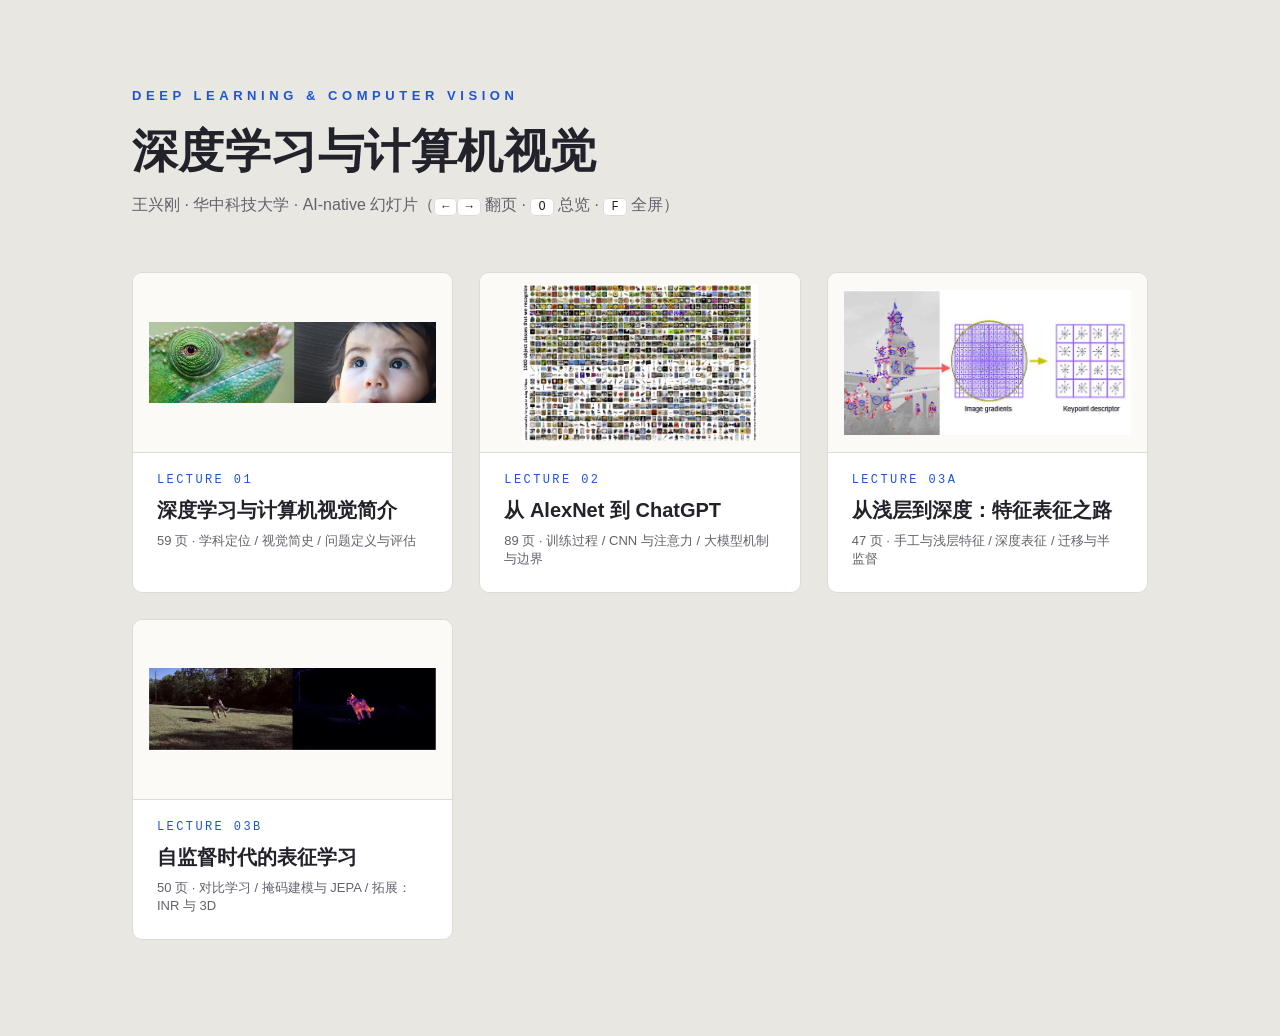
==== commit 45070515: "评审整改二轮：修正表述过度与概念边界，L2 拆分练习页并补机制页 L1（59页不变）：XOR 与寒冬改为多因表述；删"缺的只是训练算法"；LeNet 改"核心骨架已出现"； 视频生成改"学到统计规律、" ====
--- a/index.html
+++ b/index.html
@@ -47,7 +47,7 @@
       <div class="meta">
         <div class="no">LECTURE 02</div>
         <div class="name">从 AlexNet 到 ChatGPT</div>
-        <div class="cnt">81 页 · 训练过程 / CNN 与注意力 / 大模型机制与边界</div>
+        <div class="cnt">89 页 · 训练过程 / CNN 与注意力 / 大模型机制与边界</div>
       </div>
     </a>
     <a class="card" href="lecture3a.html">
@@ -63,7 +63,7 @@
       <div class="meta">
         <div class="no">LECTURE 03B</div>
         <div class="name">自监督时代的表征学习</div>
-        <div class="cnt">49 页 · 对比学习 / 掩码建模与 JEPA / 拓展：INR 与 3D</div>
+        <div class="cnt">50 页 · 对比学习 / 掩码建模与 JEPA / 拓展：INR 与 3D</div>
       </div>
     </a>
   </div>
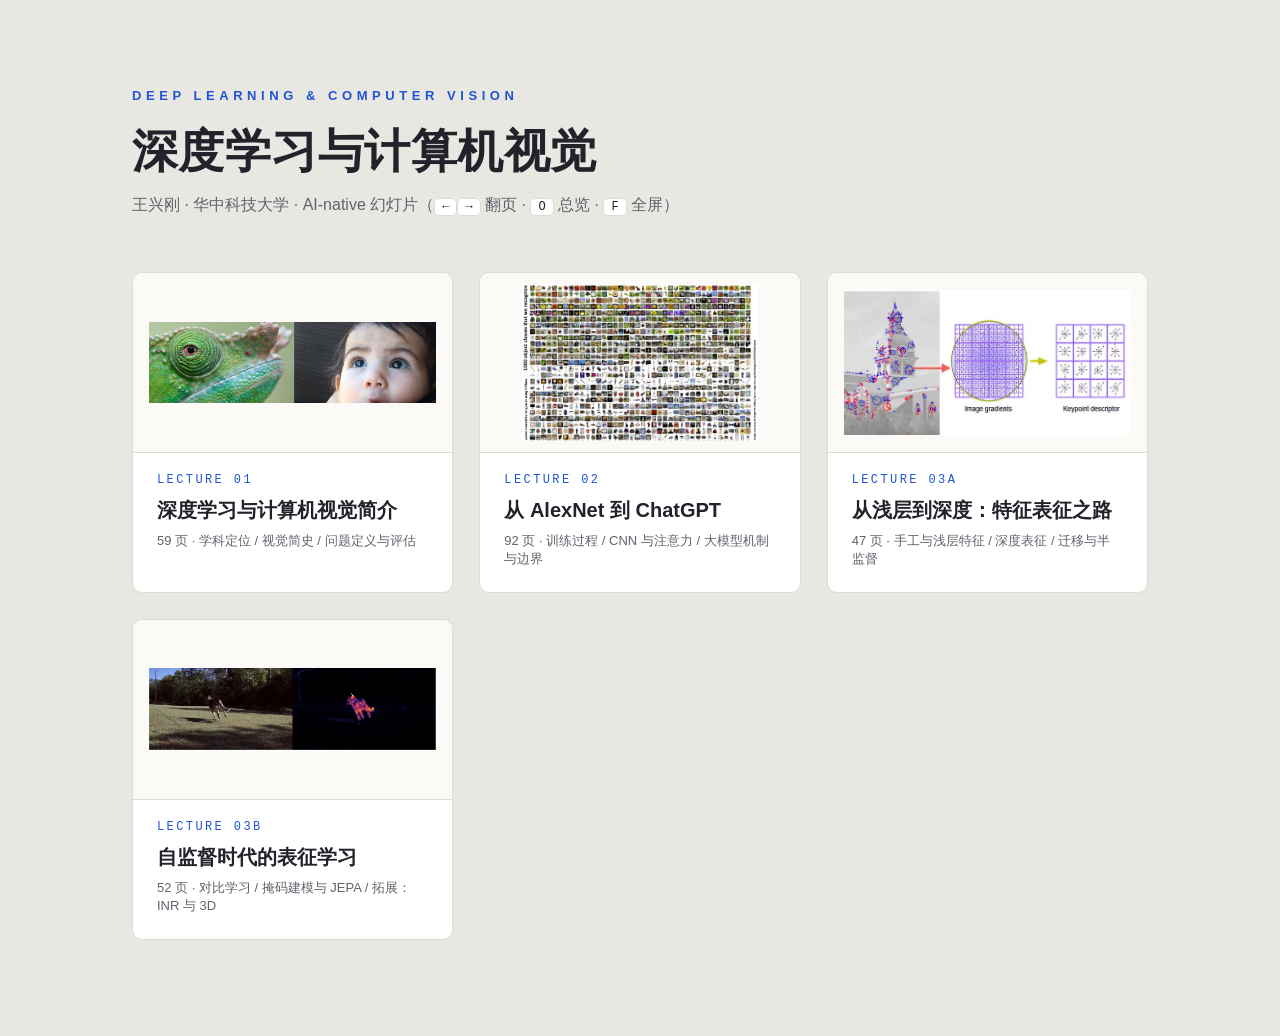
==== commit 24665cc3: "评审整改三轮：补交叉熵，收紧过强表述，建立贯穿三讲的零件缺陷检测案例 L1（59页不变）：寒武纪标题/总结改为假说口径；零件缺陷检测练习页补齐六要素 （输入/输出/数据单位/划分/指标/贯穿标注），作" ====
--- a/index.html
+++ b/index.html
@@ -47,7 +47,7 @@
       <div class="meta">
         <div class="no">LECTURE 02</div>
         <div class="name">从 AlexNet 到 ChatGPT</div>
-        <div class="cnt">89 页 · 训练过程 / CNN 与注意力 / 大模型机制与边界</div>
+        <div class="cnt">92 页 · 训练过程 / CNN 与注意力 / 大模型机制与边界</div>
       </div>
     </a>
     <a class="card" href="lecture3a.html">
@@ -63,7 +63,7 @@
       <div class="meta">
         <div class="no">LECTURE 03B</div>
         <div class="name">自监督时代的表征学习</div>
-        <div class="cnt">50 页 · 对比学习 / 掩码建模与 JEPA / 拓展：INR 与 3D</div>
+        <div class="cnt">52 页 · 对比学习 / 掩码建模与 JEPA / 拓展：INR 与 3D</div>
       </div>
     </a>
   </div>
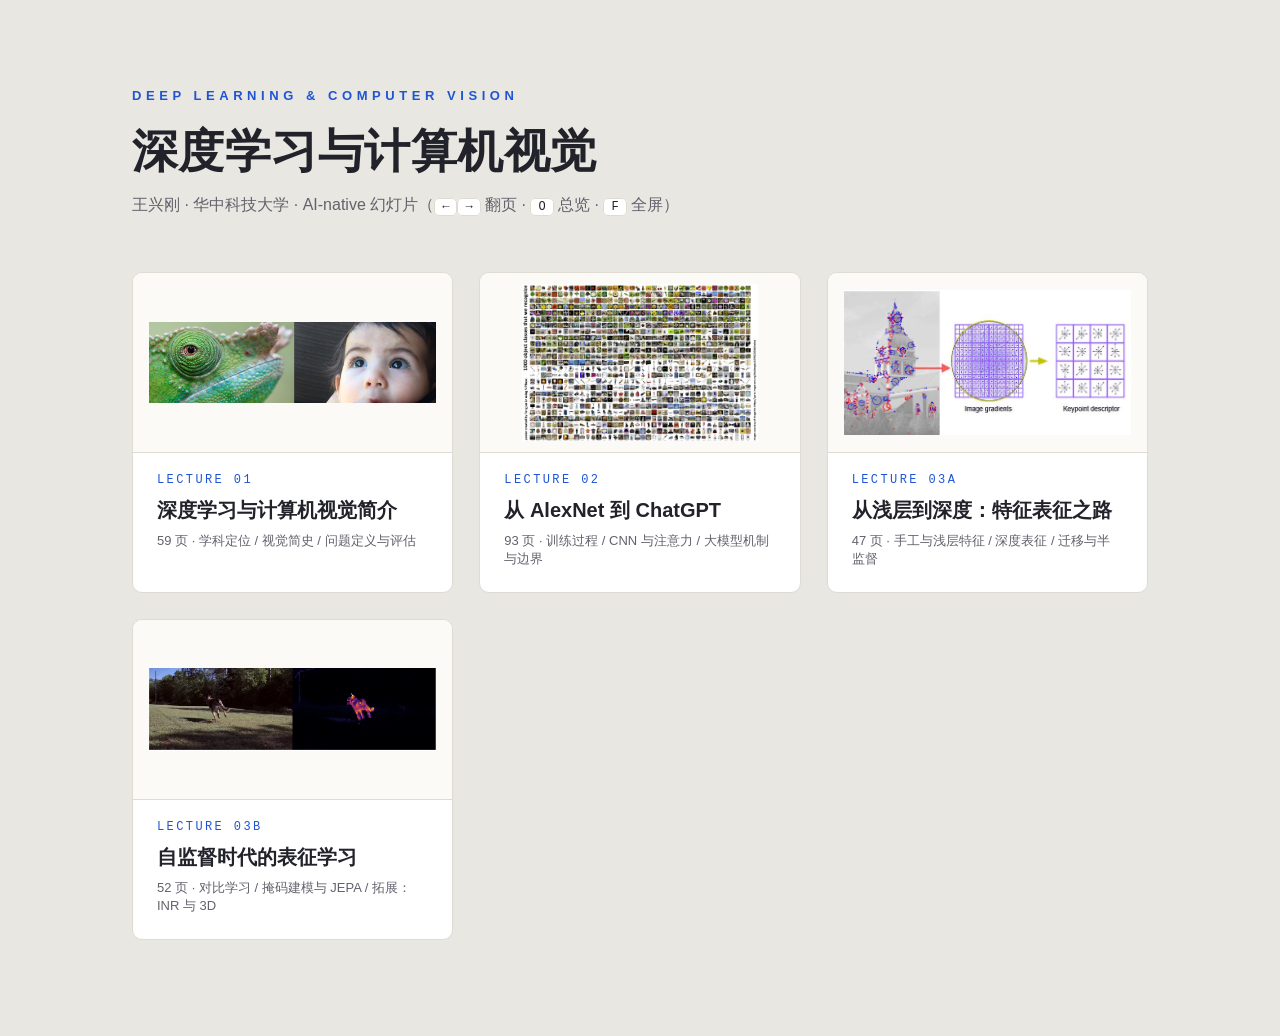
==== commit 4dc21313: "L2 结构调整：补 Mask R-CNN 前置页，YOLO-World 与 CCNet 归位 - Mask Scoring R-CNN 之前新增 Mask R-CNN（2017）页：Faster R-" ====
--- a/index.html
+++ b/index.html
@@ -47,7 +47,7 @@
       <div class="meta">
         <div class="no">LECTURE 02</div>
         <div class="name">从 AlexNet 到 ChatGPT</div>
-        <div class="cnt">92 页 · 训练过程 / CNN 与注意力 / 大模型机制与边界</div>
+        <div class="cnt">93 页 · 训练过程 / CNN 与注意力 / 大模型机制与边界</div>
       </div>
     </a>
     <a class="card" href="lecture3a.html">
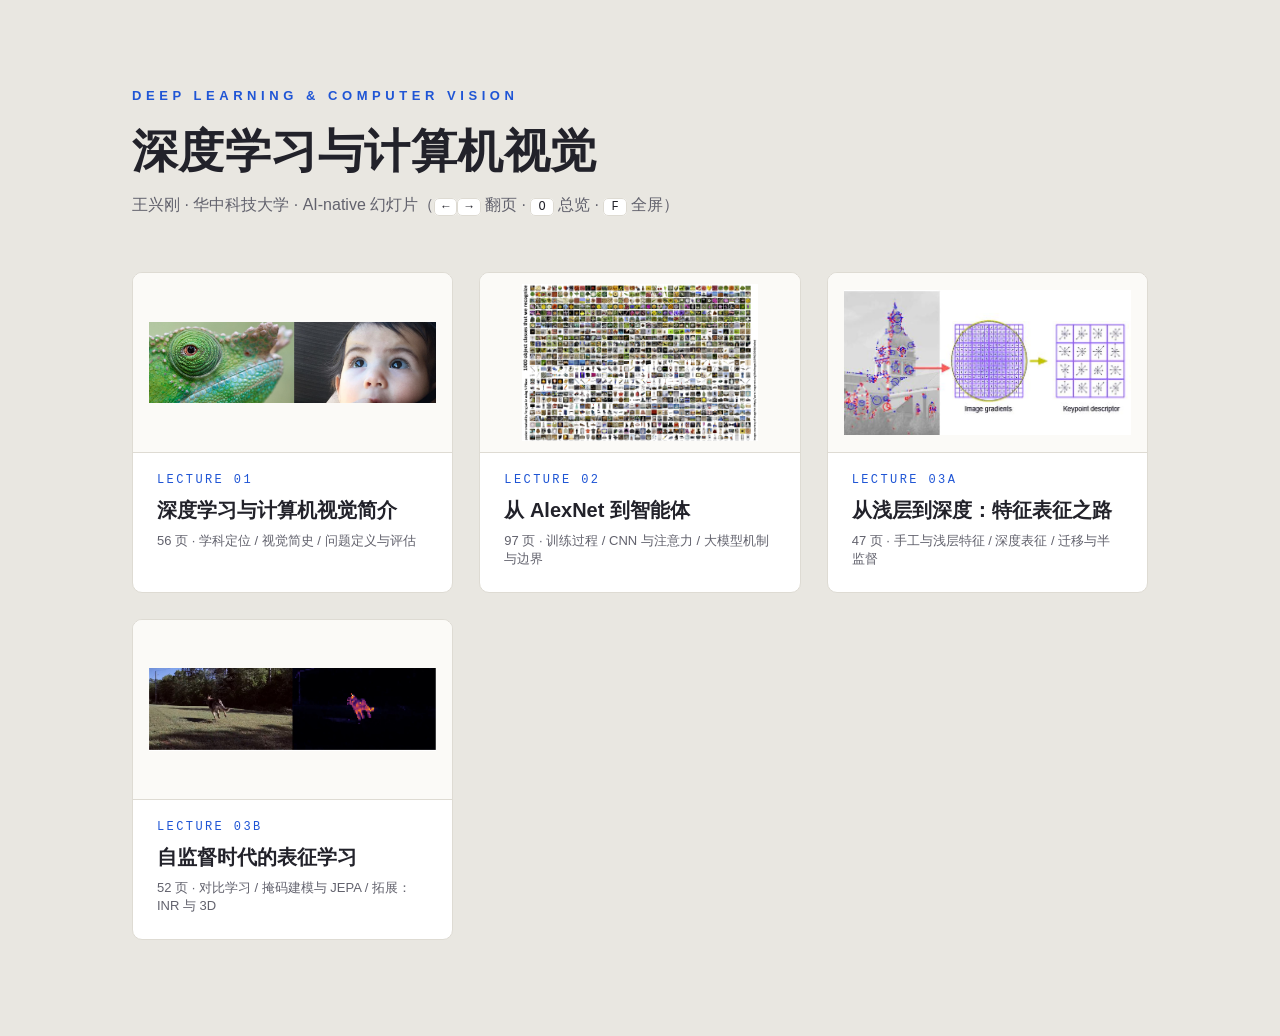
==== commit 1f1e2e59: "结构调整：GenDSA 移入 L2，L2 改题"从 AlexNet 到智能体"，补 YOLO 系列页 L1（59→56）： - 学科关系图修正：NLP/语音识别/机器人学不再画成与深度学习无关的孤立气" ====
--- a/index.html
+++ b/index.html
@@ -39,15 +39,15 @@
       <div class="meta">
         <div class="no">LECTURE 01</div>
         <div class="name">深度学习与计算机视觉简介</div>
-        <div class="cnt">59 页 · 学科定位 / 视觉简史 / 问题定义与评估</div>
+        <div class="cnt">56 页 · 学科定位 / 视觉简史 / 问题定义与评估</div>
       </div>
     </a>
     <a class="card" href="lecture2.html">
       <div class="thumb"><img src="assets/lecture2/s023_img27.png" alt=""></div>
       <div class="meta">
         <div class="no">LECTURE 02</div>
-        <div class="name">从 AlexNet 到 ChatGPT</div>
-        <div class="cnt">93 页 · 训练过程 / CNN 与注意力 / 大模型机制与边界</div>
+        <div class="name">从 AlexNet 到智能体</div>
+        <div class="cnt">97 页 · 训练过程 / CNN 与注意力 / 大模型机制与边界</div>
       </div>
     </a>
     <a class="card" href="lecture3a.html">
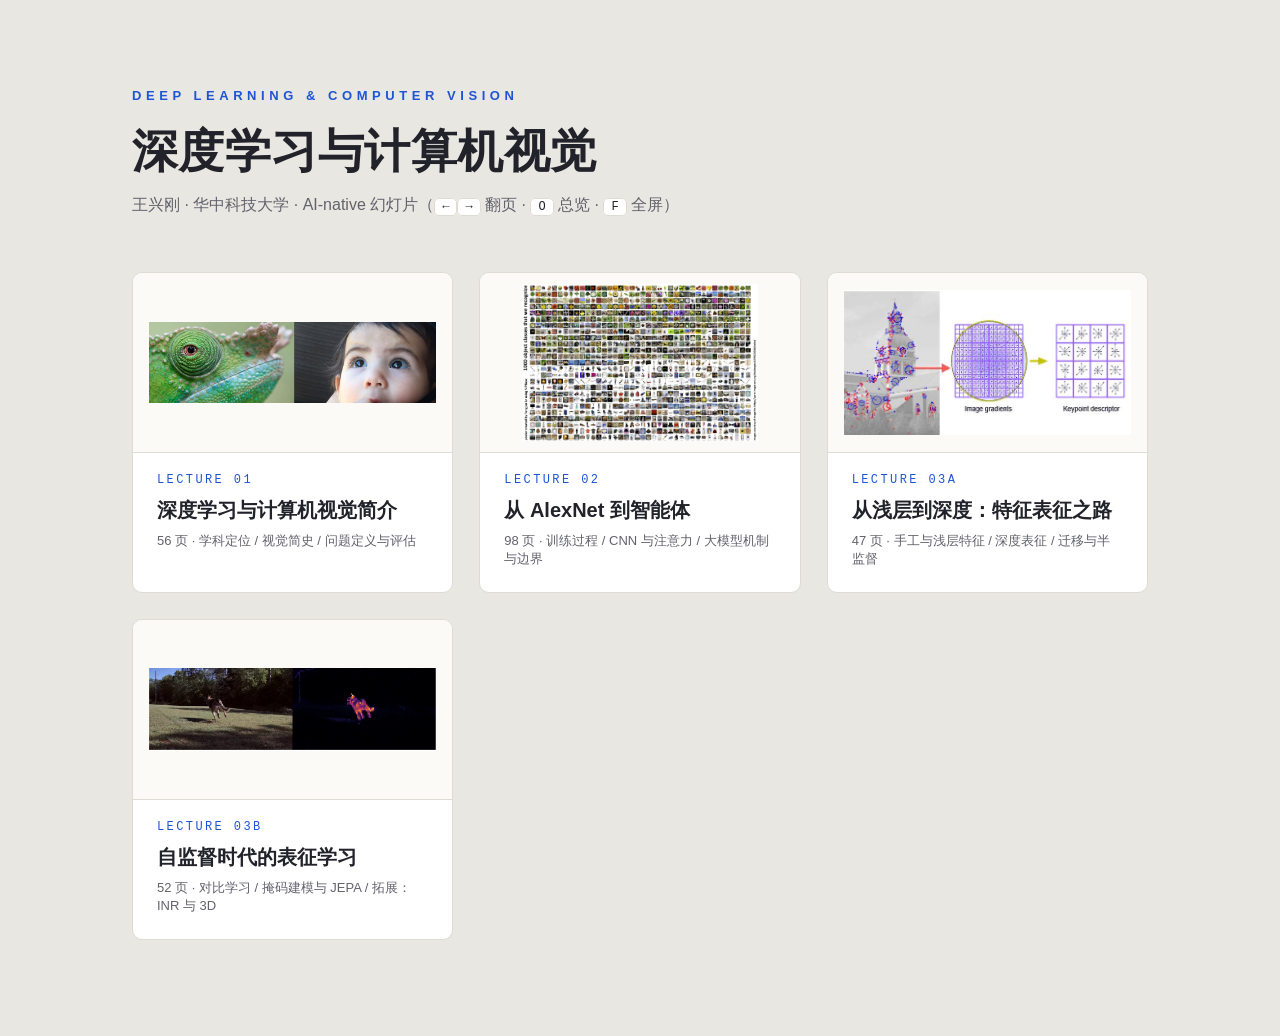
==== commit e1216388: "L2 新增 Stable Diffusion 技术拆解页：潜空间 VAE 压缩、CLIP 文本经 cross-attention 注入 U-Net、DDIM/DPM-Solver 采样与 CFG、开源" ====
--- a/index.html
+++ b/index.html
@@ -47,7 +47,7 @@
       <div class="meta">
         <div class="no">LECTURE 02</div>
         <div class="name">从 AlexNet 到智能体</div>
-        <div class="cnt">97 页 · 训练过程 / CNN 与注意力 / 大模型机制与边界</div>
+        <div class="cnt">98 页 · 训练过程 / CNN 与注意力 / 大模型机制与边界</div>
       </div>
     </a>
     <a class="card" href="lecture3a.html">
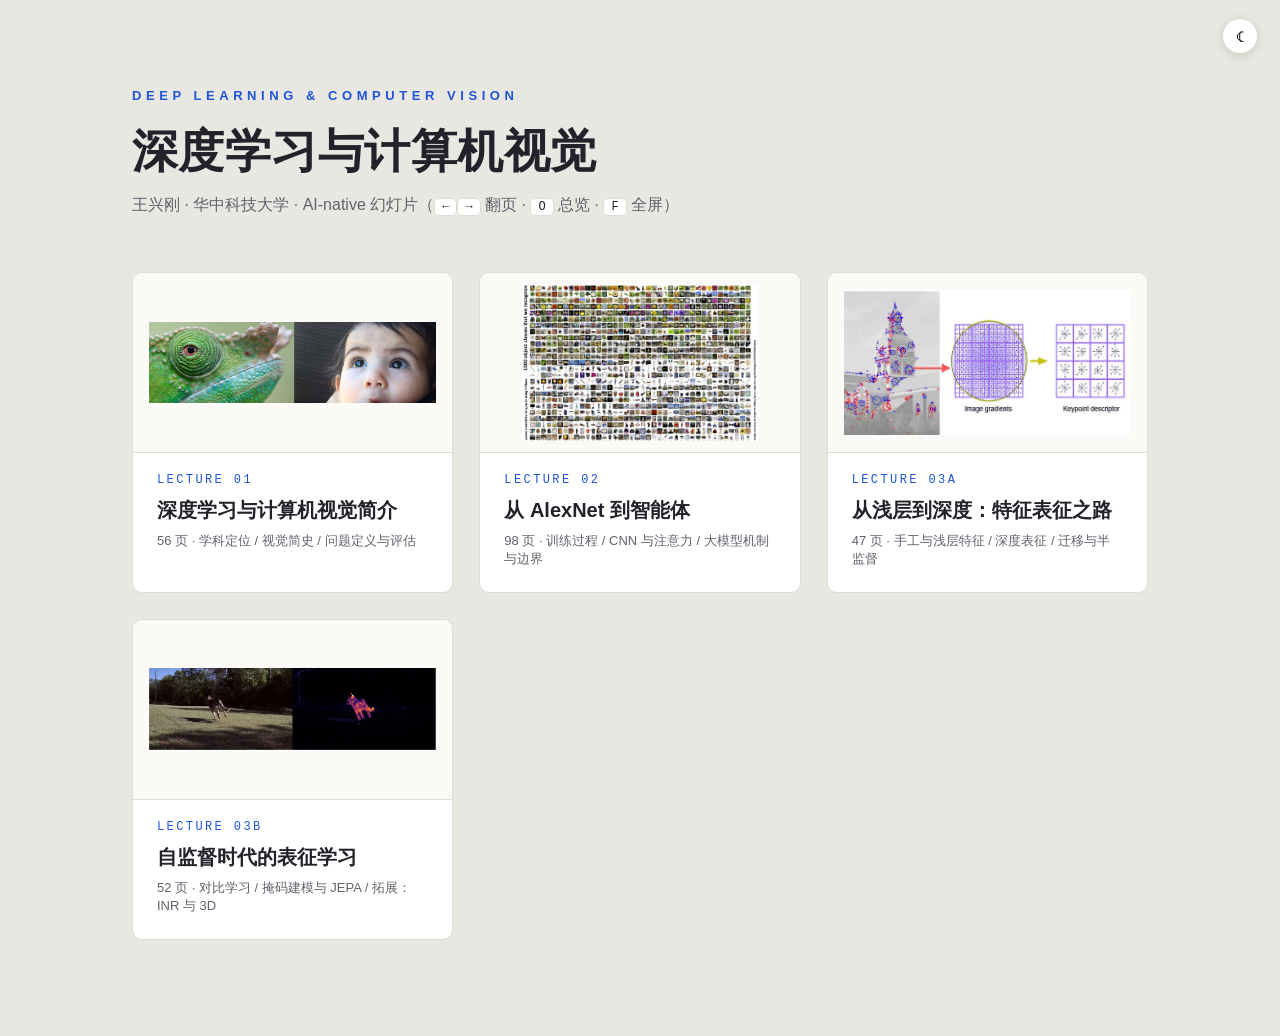
==== commit c8dce2f9: "新增暗色模式：CSS 变量整体换肤 + 右上角切换按钮 + T 快捷键 - js/theme.js（新）：首帧前写入 data-theme 避免闪烁；localStorage 持久化，   默认跟随 " ====
--- a/index.html
+++ b/index.html
@@ -5,6 +5,7 @@
 <meta name="viewport" content="width=device-width, initial-scale=1">
 <title>深度学习与计算机视觉 · 课程幻灯片</title>
 <link rel="stylesheet" href="css/slides.css?v=20260827">
+<script src="js/theme.js?v=20260829"></script>
 <style>
   body { overflow: auto; background: var(--paper-deep); }
   .home { max-width: 1080px; margin: 0 auto; padding: 88px 32px 96px; }
--- a/css/slides.css
+++ b/css/slides.css
@@ -1371,3 +1371,111 @@
   }
   #pager, #progress-track { display: none !important; }
 }
+
+/* --------------------------------------------------------------------------
+   12. 暗色模式（html[data-theme="dark"]，由 js/theme.js 驱动，T 键切换）
+
+   策略：设计系统几乎全部走 CSS 变量，暗色首先整体换变量；
+   少数写死颜色的组件在下面逐个覆盖；
+   自绘 SVG 与 PPT 插图原本是"纸面印刷"配色，暗色下统一衬浅色图卡，
+   保证图表文字与配色完全不变。
+   -------------------------------------------------------------------------- */
+html[data-theme="dark"] {
+  --paper:      #1b1c22;
+  --paper-deep: #111218;
+  --card:       #24262f;
+  --ink:        #e9e7e1;
+  --muted:      #aaa9b4;
+  --faint:      #7f7f8a;
+  --line:       #3a3d47;
+  --accent:     #7ba2f8;
+  --accent-soft:#26304e;
+  --accent-2:   #e59a6d;
+}
+
+/* 切换瞬间的过渡（仅用户切换时由 theme.js 临时加 .theme-anim） */
+html.theme-anim *,
+html.theme-anim *::before,
+html.theme-anim *::after {
+  transition: background-color .32s ease, color .32s ease,
+              border-color .32s ease, box-shadow .32s ease !important;
+}
+
+/* 图卡：SVG 与图片在暗色下衬浅色底，保持"印刷图表"原样 */
+html[data-theme="dark"] .slide svg {
+  background: #f6f5f0;
+  border-radius: 8px;
+  padding: 8px;
+}
+html[data-theme="dark"] .slide img {
+  box-shadow: 0 3px 14px rgba(0, 0, 0, 0.45);
+}
+
+/* 写死颜色组件的暗色覆盖 */
+html[data-theme="dark"] .tag.warm { background: rgba(229, 154, 109, .13); border-color: rgba(229, 154, 109, .35); }
+html[data-theme="dark"] .tag.neutral { background: #26282f; }
+html[data-theme="dark"] .history-timeline .timeline-axis::before {
+  background: linear-gradient(90deg, #3d5a9e 0%, #7ba2f8 64%, #e59a6d 100%);
+}
+html[data-theme="dark"] .history-timeline .timeline-axis::after { border-left-color: #e59a6d; }
+html[data-theme="dark"] .history-event .event-node { background: var(--paper); border-color: #7ba2f8; box-shadow: 0 0 0 5px rgba(123, 162, 248, .16); }
+html[data-theme="dark"] .history-event.highlight .event-node { border-color: #e59a6d; box-shadow: 0 0 0 5px rgba(229, 154, 109, .16); }
+html[data-theme="dark"] .history-event .event-card::after { background: var(--faint); }
+html[data-theme="dark"] .history-event .event-year { color: #9db8f0; background: #22304f; }
+html[data-theme="dark"] .history-event.highlight .event-year { color: #e59a6d; background: rgba(229, 154, 109, .13); }
+html[data-theme="dark"] .history-event .event-title { color: var(--ink); }
+html[data-theme="dark"] .history-event .event-note { color: var(--muted); }
+html[data-theme="dark"] .ccnet-equation { border-left-color: rgba(123, 162, 248, .6); background: rgba(123, 162, 248, .07); }
+html[data-theme="dark"] .ccnet-equation .eq-main { color: var(--ink); }
+html[data-theme="dark"] .ccnet-equation .eq-note { color: var(--muted); }
+html[data-theme="dark"] .application-gallery .case-visual { background: #26272e; }
+html[data-theme="dark"] .pipeline-steps > div:not(:last-child)::after { border-top-color: var(--faint); }
+html[data-theme="dark"] .pipeline-steps > div:not(:last-child)::before { border-left-color: var(--faint); }
+html[data-theme="dark"] .hook-question-list li > span,
+html[data-theme="dark"] .agent-review-list li > span { color: #10131a; }
+html[data-theme="dark"] .slide table th { background: #31427a; color: #eef2ff; }
+html[data-theme="dark"] .slide table tbody tr:nth-child(even) td { background: #23252c; }
+html[data-theme="dark"] .agent-tools div { border-top-color: var(--faint); background: rgba(255, 255, 255, .04); }
+html[data-theme="dark"] .agent-stack-strip > div { border-top-color: var(--faint); }
+html[data-theme="dark"] .agent-stack-strip > div:nth-child(4) { border-top-color: #a78bca; }
+html[data-theme="dark"] .bad-prompt { border-left-color: var(--faint); background: rgba(255, 255, 255, .045); }
+html[data-theme="dark"] .good-prompt > span { color: var(--faint); }
+html[data-theme="dark"] .agent-delivery-example { background: var(--card); }
+html[data-theme="dark"] #progress-track { background: rgba(255, 255, 255, .10); }
+html[data-theme="dark"] body.overview .slide,
+html[data-theme="dark"] .overview .slide { box-shadow: 0 4px 18px rgba(0, 0, 0, .55); }
+
+/* lecture2 内联样式中的角标（类选择器，用属性+类提升优先级覆盖） */
+html[data-theme="dark"] .track-badge { background: #26282f; color: var(--muted); border-color: var(--line); }
+
+/* 主题切换按钮 */
+#theme-toggle {
+  position: fixed; top: 18px; right: 22px; z-index: 40;
+  width: 36px; height: 36px; padding: 0;
+  border-radius: 50%;
+  border: 1px solid var(--line);
+  background: var(--card);
+  color: var(--ink);
+  font-size: 17px; line-height: 1;
+  cursor: pointer; user-select: none;
+  display: flex; align-items: center; justify-content: center;
+  box-shadow: 0 2px 10px rgba(0, 0, 0, .12);
+  transition: border-color .18s ease, transform .18s ease,
+              background-color .3s ease, color .3s ease;
+}
+#theme-toggle:hover { border-color: var(--accent); transform: translateY(-1px); }
+#theme-toggle:focus-visible { outline: 2px solid var(--accent); outline-offset: 2px; }
+#theme-toggle .tt-icon { pointer-events: none; }
+
+/* 打印始终用浅色版式 */
+@media print {
+  #theme-toggle { display: none !important; }
+  html[data-theme="dark"] {
+    --paper: #fbfaf7; --paper-deep: #ffffff; --card: #ffffff;
+    --ink: #22222a; --muted: #62626d; --faint: #858590; --line: #dedbd3;
+    --accent: #1f55d5; --accent-soft: #edf2ff; --accent-2: #c2521e;
+  }
+  html[data-theme="dark"] .slide svg { background: transparent; padding: 0; }
+  html[data-theme="dark"] .slide table th { background: var(--accent); color: #fff; }
+  html[data-theme="dark"] .slide table tbody tr:nth-child(even) td { background: #f4f2ec; }
+}
